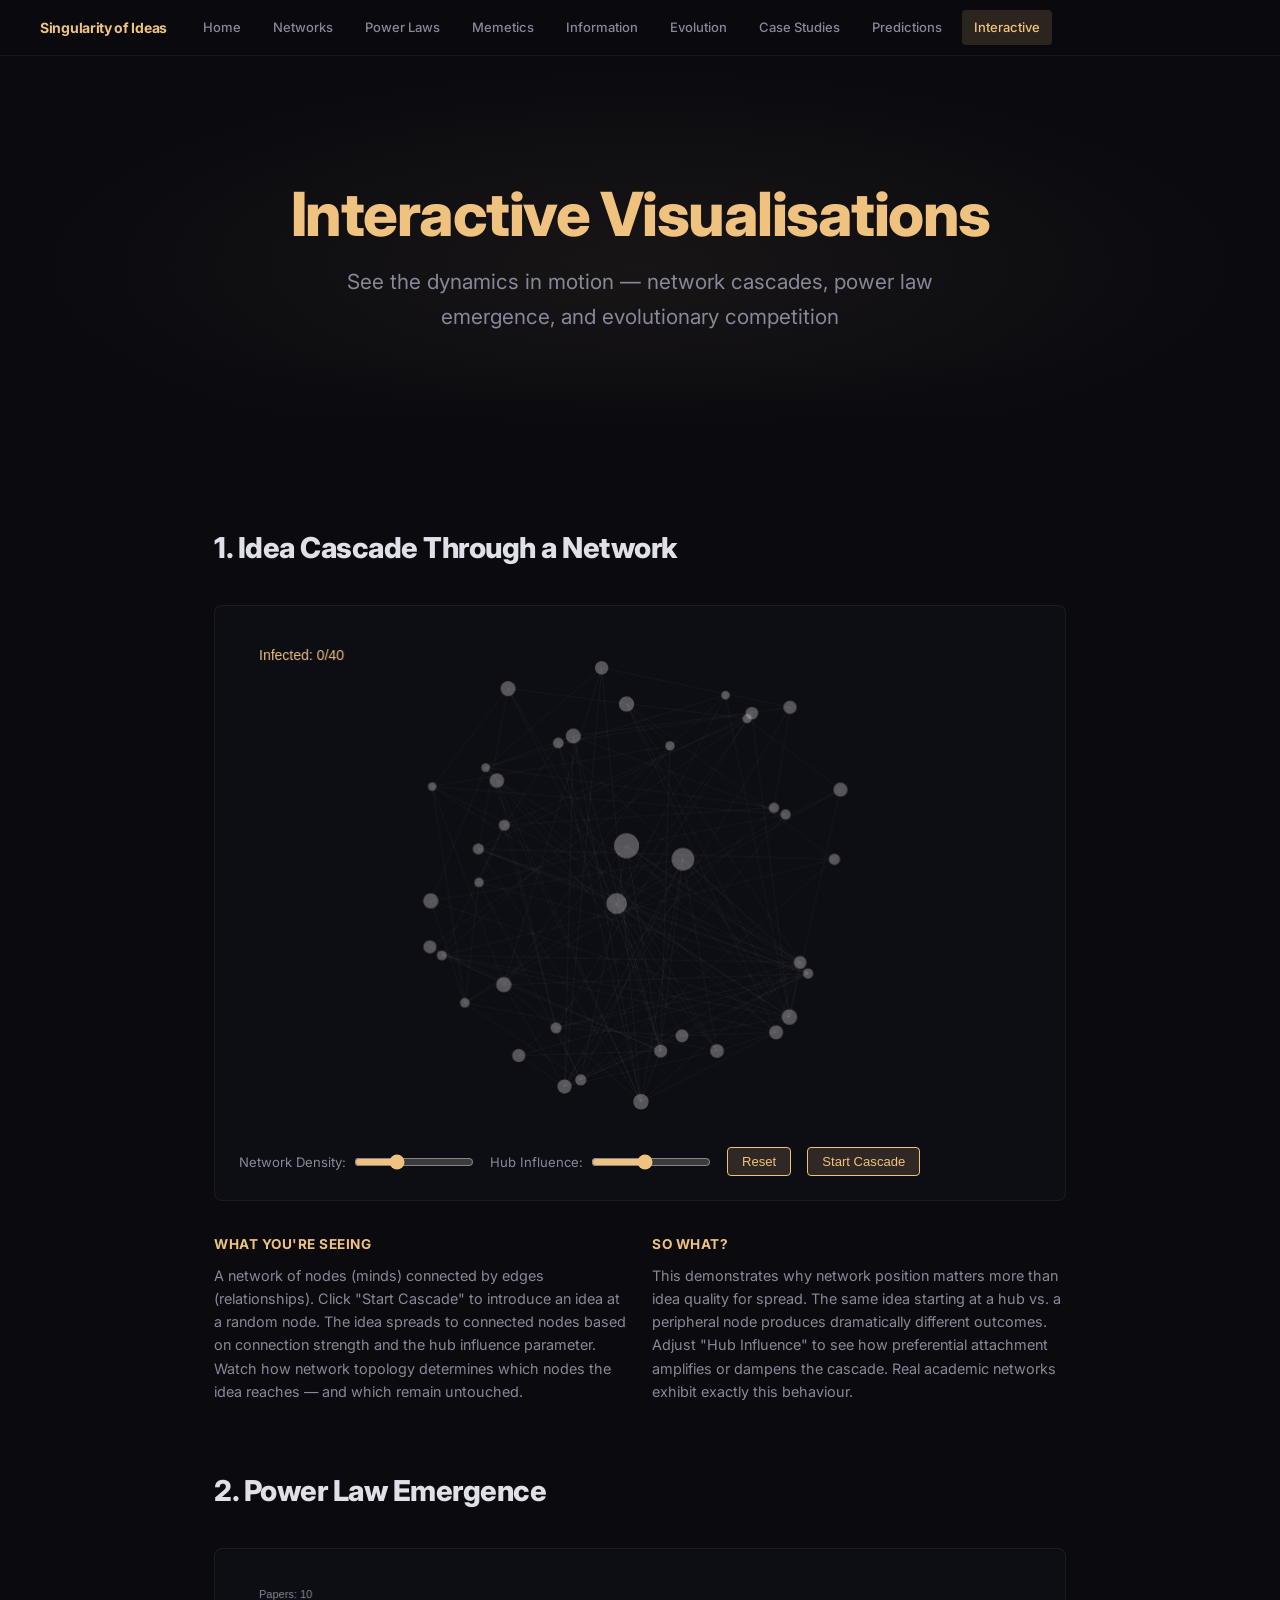
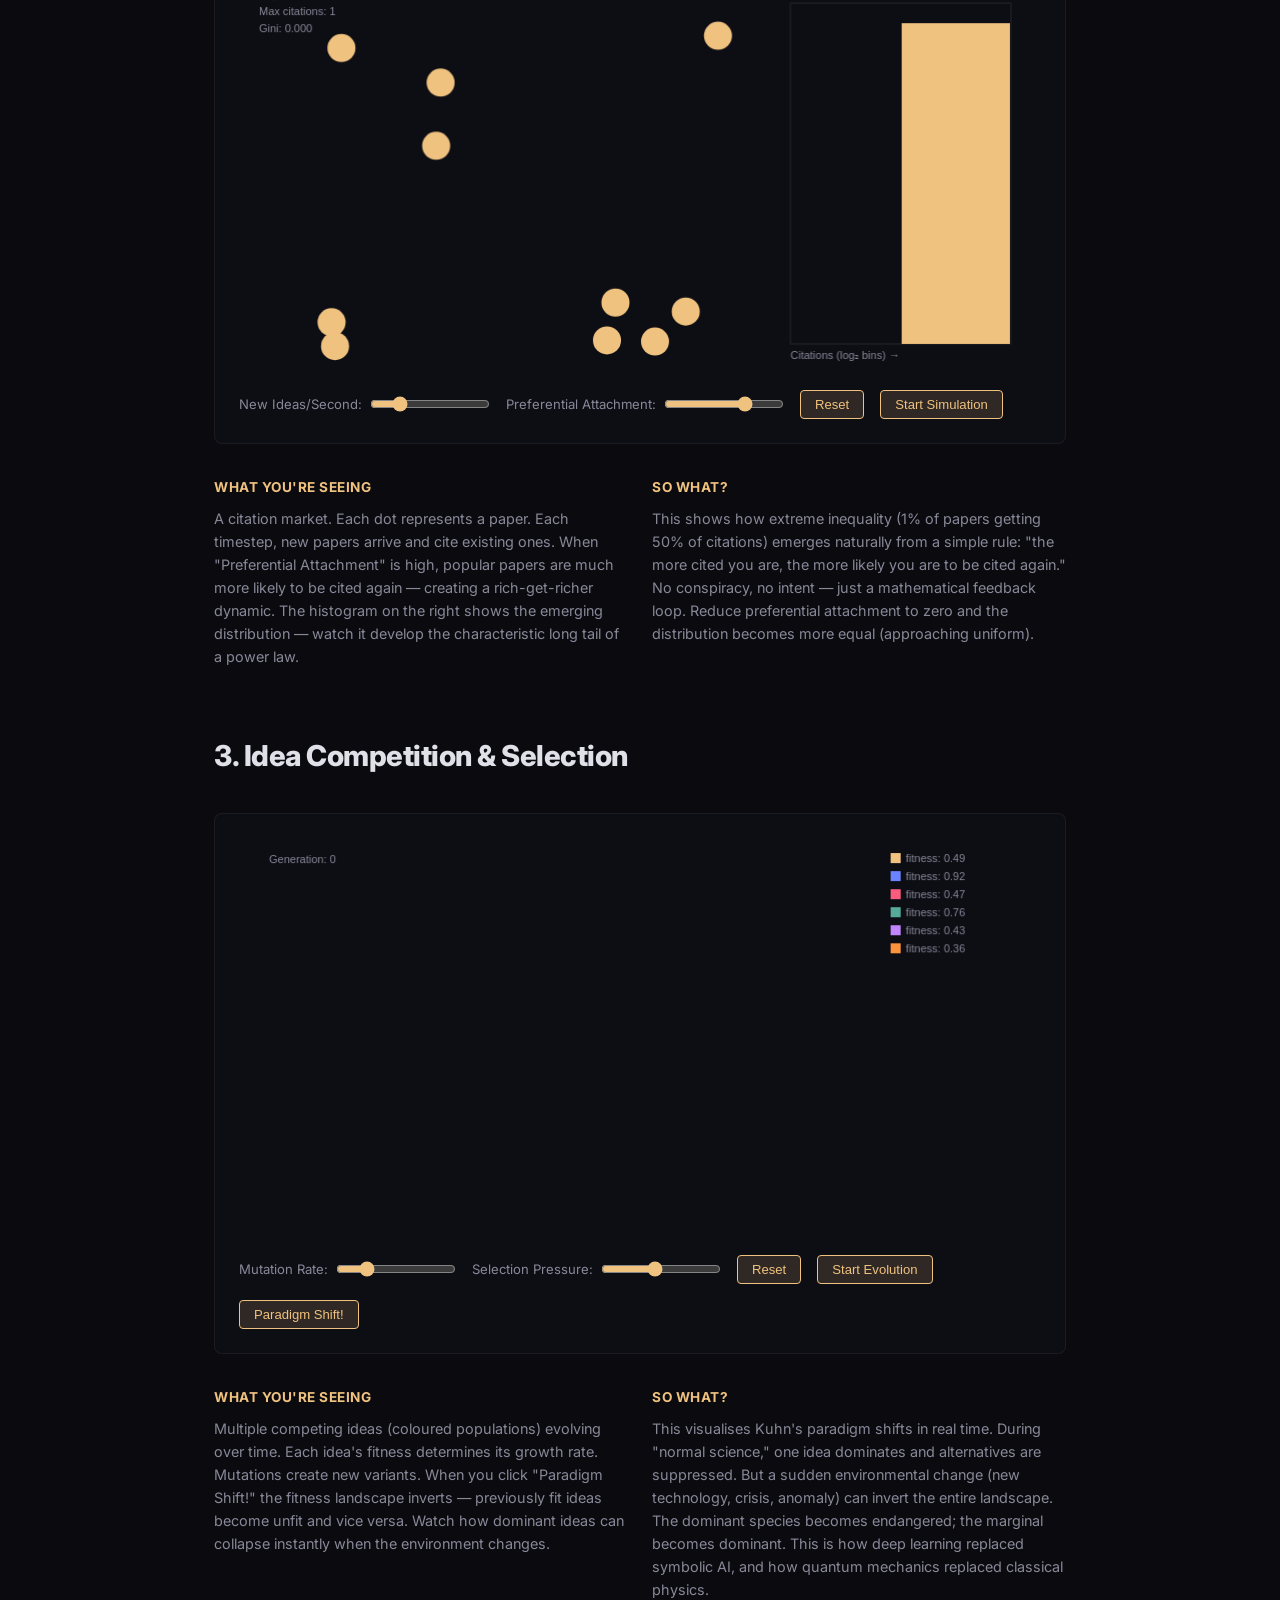
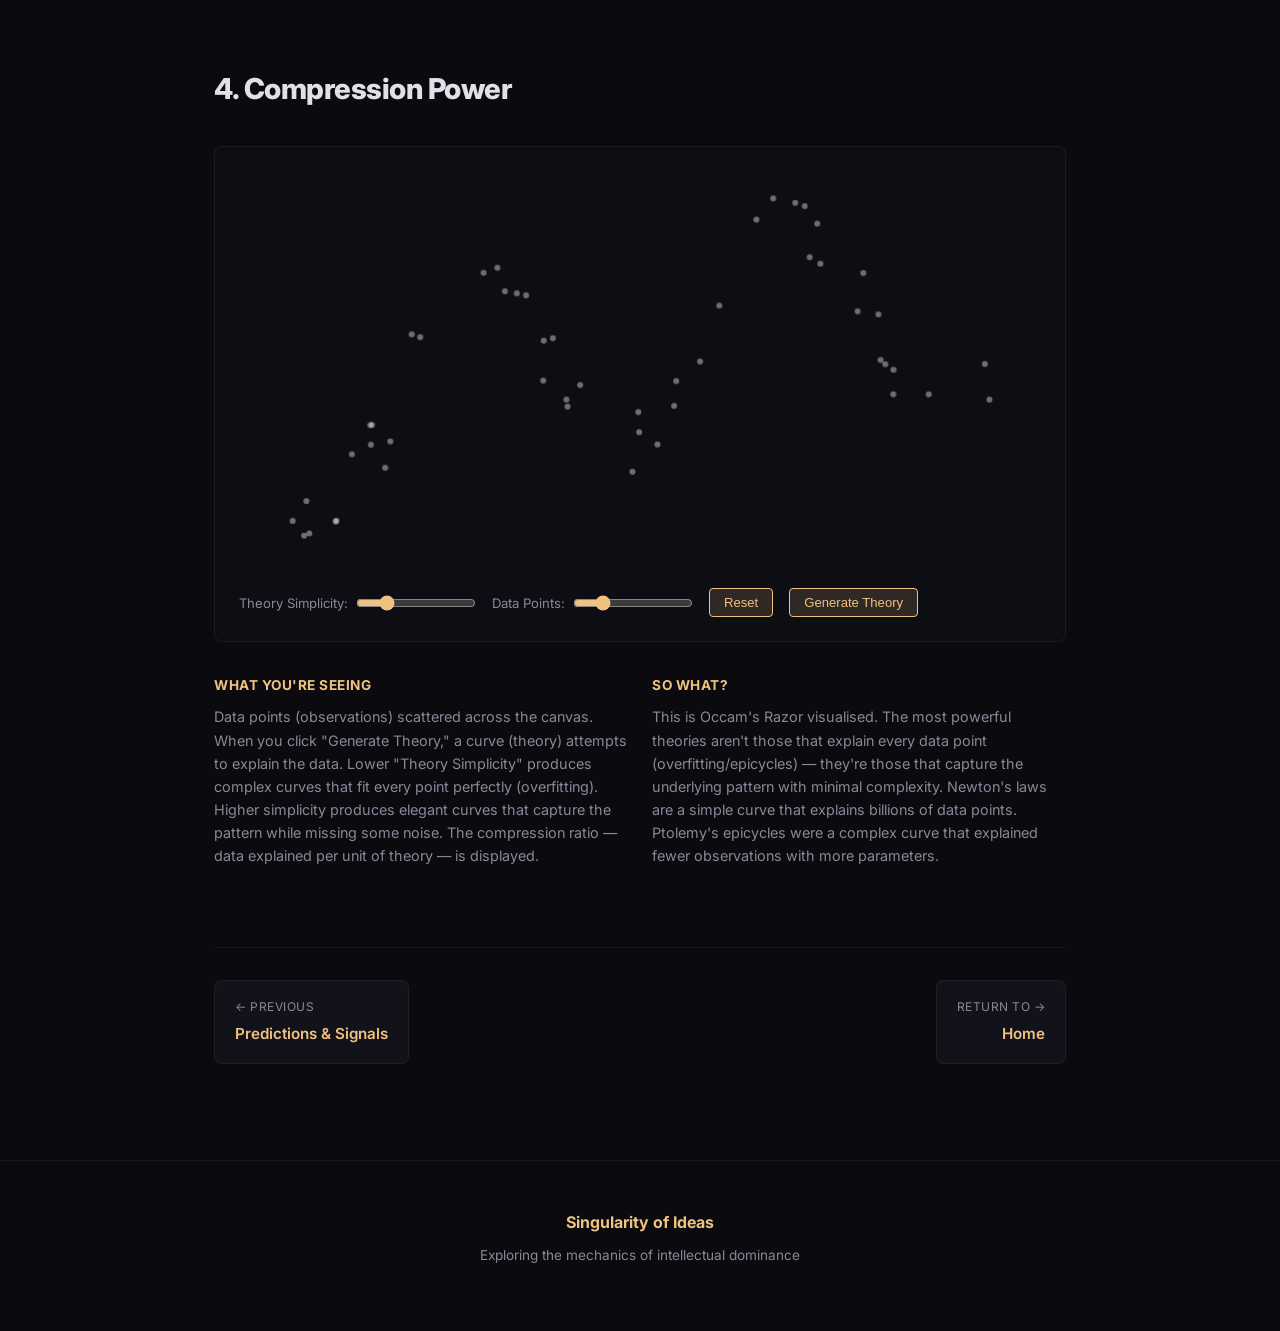
==== animations.html @ 33d7bfa5 "Initial commit: Singularity of Ideas knowledge base 8-page interactive knowledge base exploring how " ====
<!DOCTYPE html>
<html lang="en">
<head>
    <meta charset="UTF-8">
    <meta name="viewport" content="width=device-width, initial-scale=1.0">
    <title>Interactive Visualisations — Singularity of Ideas</title>
    <link rel="stylesheet" href="styles.css">
    <link href="https://fonts.googleapis.com/css2?family=Inter:wght@400;500;600;700;800&family=JetBrains+Mono:wght@400;500&display=swap" rel="stylesheet">
</head>
<body>
    <nav>
        <div class="nav-inner">
            <span class="site-title">Singularity of Ideas</span>
            <a href="index.html">Home</a>
            <a href="network-theory.html">Networks</a>
            <a href="power-laws.html">Power Laws</a>
            <a href="memetics.html">Memetics</a>
            <a href="information-theory.html">Information</a>
            <a href="evolutionary-selection.html">Evolution</a>
            <a href="case-studies.html">Case Studies</a>
            <a href="predictions.html">Predictions</a>
            <a href="animations.html" class="active">Interactive</a>
        </div>
    </nav>

    <div class="hero">
        <h1>Interactive Visualisations</h1>
        <p class="subtitle">See the dynamics in motion — network cascades, power law emergence, and evolutionary competition</p>
    </div>

    <div class="content">

        <!-- ANIMATION 1: Network Cascade -->
        <h2>1. Idea Cascade Through a Network</h2>

        <div class="animation-container">
            <canvas id="network-canvas" width="800" height="500"></canvas>
            <div class="controls">
                <label>Network Density: <input type="range" id="net-density" min="2" max="8" value="4"></label>
                <label>Hub Influence: <input type="range" id="hub-influence" min="1" max="10" value="5"></label>
                <button id="net-reset">Reset</button>
                <button id="net-infect">Start Cascade</button>
            </div>
        </div>

        <div class="animation-explainer">
            <div class="col">
                <h4>What You're Seeing</h4>
                <p>A network of nodes (minds) connected by edges (relationships). Click "Start Cascade" to introduce an idea at a random node. The idea spreads to connected nodes based on connection strength and the hub influence parameter. Watch how network topology determines which nodes the idea reaches — and which remain untouched.</p>
            </div>
            <div class="col">
                <h4>So What?</h4>
                <p>This demonstrates why network position matters more than idea quality for spread. The same idea starting at a hub vs. a peripheral node produces dramatically different outcomes. Adjust "Hub Influence" to see how preferential attachment amplifies or dampens the cascade. Real academic networks exhibit exactly this behaviour.</p>
            </div>
        </div>

        <!-- ANIMATION 2: Power Law Emergence -->
        <h2>2. Power Law Emergence</h2>

        <div class="animation-container">
            <canvas id="powerlaw-canvas" width="800" height="400"></canvas>
            <div class="controls">
                <label>New Ideas/Second: <input type="range" id="pl-rate" min="1" max="20" value="5"></label>
                <label>Preferential Attachment: <input type="range" id="pl-pref" min="0" max="10" value="7"></label>
                <button id="pl-reset">Reset</button>
                <button id="pl-start">Start Simulation</button>
            </div>
        </div>

        <div class="animation-explainer">
            <div class="col">
                <h4>What You're Seeing</h4>
                <p>A citation market. Each dot represents a paper. Each timestep, new papers arrive and cite existing ones. When "Preferential Attachment" is high, popular papers are much more likely to be cited again — creating a rich-get-richer dynamic. The histogram on the right shows the emerging distribution — watch it develop the characteristic long tail of a power law.</p>
            </div>
            <div class="col">
                <h4>So What?</h4>
                <p>This shows how extreme inequality (1% of papers getting 50% of citations) emerges naturally from a simple rule: "the more cited you are, the more likely you are to be cited again." No conspiracy, no intent — just a mathematical feedback loop. Reduce preferential attachment to zero and the distribution becomes more equal (approaching uniform).</p>
            </div>
        </div>

        <!-- ANIMATION 3: Evolutionary Competition -->
        <h2>3. Idea Competition & Selection</h2>

        <div class="animation-container">
            <canvas id="evolution-canvas" width="800" height="400"></canvas>
            <div class="controls">
                <label>Mutation Rate: <input type="range" id="evo-mutation" min="1" max="10" value="3"></label>
                <label>Selection Pressure: <input type="range" id="evo-selection" min="1" max="10" value="5"></label>
                <button id="evo-reset">Reset</button>
                <button id="evo-start">Start Evolution</button>
                <button id="evo-shift">Paradigm Shift!</button>
            </div>
        </div>

        <div class="animation-explainer">
            <div class="col">
                <h4>What You're Seeing</h4>
                <p>Multiple competing ideas (coloured populations) evolving over time. Each idea's fitness determines its growth rate. Mutations create new variants. When you click "Paradigm Shift!" the fitness landscape inverts — previously fit ideas become unfit and vice versa. Watch how dominant ideas can collapse instantly when the environment changes.</p>
            </div>
            <div class="col">
                <h4>So What?</h4>
                <p>This visualises Kuhn's paradigm shifts in real time. During "normal science," one idea dominates and alternatives are suppressed. But a sudden environmental change (new technology, crisis, anomaly) can invert the entire landscape. The dominant species becomes endangered; the marginal becomes dominant. This is how deep learning replaced symbolic AI, and how quantum mechanics replaced classical physics.</p>
            </div>
        </div>

        <!-- ANIMATION 4: Compression Visualisation -->
        <h2>4. Compression Power</h2>

        <div class="animation-container">
            <canvas id="compression-canvas" width="800" height="400"></canvas>
            <div class="controls">
                <label>Theory Simplicity: <input type="range" id="comp-simple" min="1" max="10" value="3"></label>
                <label>Data Points: <input type="range" id="comp-data" min="10" max="200" value="50"></label>
                <button id="comp-reset">Reset</button>
                <button id="comp-generate">Generate Theory</button>
            </div>
        </div>

        <div class="animation-explainer">
            <div class="col">
                <h4>What You're Seeing</h4>
                <p>Data points (observations) scattered across the canvas. When you click "Generate Theory," a curve (theory) attempts to explain the data. Lower "Theory Simplicity" produces complex curves that fit every point perfectly (overfitting). Higher simplicity produces elegant curves that capture the pattern while missing some noise. The compression ratio — data explained per unit of theory — is displayed.</p>
            </div>
            <div class="col">
                <h4>So What?</h4>
                <p>This is Occam's Razor visualised. The most powerful theories aren't those that explain every data point (overfitting/epicycles) — they're those that capture the underlying pattern with minimal complexity. Newton's laws are a simple curve that explains billions of data points. Ptolemy's epicycles were a complex curve that explained fewer observations with more parameters.</p>
            </div>
        </div>

        <div class="page-nav">
            <a href="predictions.html">
                <span class="direction">← Previous</span>
                <span class="title">Predictions & Signals</span>
            </a>
            <a href="index.html" class="next">
                <span class="direction">Return to →</span>
                <span class="title">Home</span>
            </a>
        </div>
    </div>

    <footer>
        <div class="footer-title">Singularity of Ideas</div>
        <p>Exploring the mechanics of intellectual dominance</p>
    </footer>

    <script>
    // ===== ANIMATION 1: Network Cascade =====
    (function() {
        const canvas = document.getElementById('network-canvas');
        const ctx = canvas.getContext('2d');
        const densitySlider = document.getElementById('net-density');
        const hubSlider = document.getElementById('hub-influence');
        const resetBtn = document.getElementById('net-reset');
        const infectBtn = document.getElementById('net-infect');

        let nodes = [];
        let edges = [];
        let animating = false;
        let infectionQueue = [];

        function createNetwork() {
            nodes = [];
            edges = [];
            const count = 40;
            const density = parseInt(densitySlider.value);

            for (let i = 0; i < count; i++) {
                const angle = (i / count) * Math.PI * 2;
                const radius = 150 + Math.random() * 80;
                nodes.push({
                    x: canvas.width / 2 + Math.cos(angle) * radius + (Math.random() - 0.5) * 60,
                    y: canvas.height / 2 + Math.sin(angle) * radius + (Math.random() - 0.5) * 60,
                    connections: 0,
                    infected: false,
                    infectedAt: -1,
                    size: 4 + Math.random() * 4
                });
            }

            // Create hub nodes
            for (let i = 0; i < 3; i++) {
                nodes[i].size = 10 + Math.random() * 5;
                nodes[i].x = canvas.width / 2 + (Math.random() - 0.5) * 100;
                nodes[i].y = canvas.height / 2 + (Math.random() - 0.5) * 100;
            }

            // Create edges using preferential attachment
            for (let i = 1; i < count; i++) {
                const numEdges = Math.min(density, i);
                for (let e = 0; e < numEdges; e++) {
                    let target;
                    if (Math.random() < 0.6) {
                        // Preferential attachment
                        const weights = nodes.slice(0, i).map(n => n.connections + 1);
                        const total = weights.reduce((a, b) => a + b, 0);
                        let r = Math.random() * total;
                        target = 0;
                        for (let j = 0; j < weights.length; j++) {
                            r -= weights[j];
                            if (r <= 0) { target = j; break; }
                        }
                    } else {
                        target = Math.floor(Math.random() * i);
                    }
                    if (target !== i && !edges.some(e => (e[0] === i && e[1] === target) || (e[0] === target && e[1] === i))) {
                        edges.push([i, target]);
                        nodes[i].connections++;
                        nodes[target].connections++;
                    }
                }
            }
            draw();
        }

        function draw() {
            ctx.fillStyle = '#0d0d14';
            ctx.fillRect(0, 0, canvas.width, canvas.height);

            // Draw edges
            edges.forEach(([a, b]) => {
                const na = nodes[a], nb = nodes[b];
                ctx.beginPath();
                ctx.moveTo(na.x, na.y);
                ctx.lineTo(nb.x, nb.y);
                if (na.infected && nb.infected) {
                    ctx.strokeStyle = 'rgba(240, 194, 127, 0.4)';
                    ctx.lineWidth = 1.5;
                } else {
                    ctx.strokeStyle = 'rgba(255, 255, 255, 0.08)';
                    ctx.lineWidth = 0.5;
                }
                ctx.stroke();
            });

            // Draw nodes
            nodes.forEach(node => {
                ctx.beginPath();
                ctx.arc(node.x, node.y, node.size, 0, Math.PI * 2);
                if (node.infected) {
                    const age = Date.now() - node.infectedAt;
                    const pulse = 1 + Math.sin(age / 300) * 0.3;
                    ctx.fillStyle = '#f0c27f';
                    ctx.shadowColor = '#f0c27f';
                    ctx.shadowBlur = 10 * pulse;
                } else {
                    ctx.fillStyle = 'rgba(255, 255, 255, 0.3)';
                    ctx.shadowBlur = 0;
                }
                ctx.fill();
                ctx.shadowBlur = 0;
            });

            // Draw infection count
            const infected = nodes.filter(n => n.infected).length;
            ctx.fillStyle = '#f0c27f';
            ctx.font = '14px Inter, sans-serif';
            ctx.fillText(`Infected: ${infected}/${nodes.length}`, 20, 30);
        }

        function startCascade() {
            if (animating) return;
            // Reset infections
            nodes.forEach(n => { n.infected = false; n.infectedAt = -1; });
            // Pick a random starting node (prefer hubs based on slider)
            const hubInfluence = parseInt(hubSlider.value) / 10;
            let startNode;
            if (Math.random() < hubInfluence) {
                startNode = nodes.reduce((a, b) => a.connections > b.connections ? a : b);
            } else {
                startNode = nodes[Math.floor(Math.random() * nodes.length)];
            }
            startNode.infected = true;
            startNode.infectedAt = Date.now();
            infectionQueue = [startNode];
            animating = true;
            animate();
        }

        function animate() {
            if (!animating) return;
            draw();

            if (infectionQueue.length > 0 && Math.random() < 0.15) {
                const current = infectionQueue.shift();
                const nodeIdx = nodes.indexOf(current);
                const hubInf = parseInt(hubSlider.value) / 5;

                edges.forEach(([a, b]) => {
                    let neighbor;
                    if (a === nodeIdx) neighbor = nodes[b];
                    else if (b === nodeIdx) neighbor = nodes[a];
                    if (neighbor && !neighbor.infected) {
                        const prob = 0.3 + (neighbor.connections / 20) * hubInf * 0.1;
                        if (Math.random() < prob) {
                            neighbor.infected = true;
                            neighbor.infectedAt = Date.now();
                            infectionQueue.push(neighbor);
                        }
                    }
                });
            }

            if (infectionQueue.length === 0 && nodes.every(n => n.infected || !edges.some(([a, b]) => (a === nodes.indexOf(n) || b === nodes.indexOf(n)) && nodes[a === nodes.indexOf(n) ? b : a].infected))) {
                animating = false;
            }

            if (animating) requestAnimationFrame(animate);
            else draw();
        }

        resetBtn.addEventListener('click', () => { animating = false; createNetwork(); });
        infectBtn.addEventListener('click', startCascade);
        densitySlider.addEventListener('input', () => { animating = false; createNetwork(); });
        createNetwork();
    })();

    // ===== ANIMATION 2: Power Law Emergence =====
    (function() {
        const canvas = document.getElementById('powerlaw-canvas');
        const ctx = canvas.getContext('2d');
        const rateSlider = document.getElementById('pl-rate');
        const prefSlider = document.getElementById('pl-pref');
        const resetBtn = document.getElementById('pl-reset');
        const startBtn = document.getElementById('pl-start');

        let papers = [];
        let running = false;
        let intervalId = null;

        function reset() {
            papers = [];
            for (let i = 0; i < 10; i++) {
                papers.push({ citations: 1, x: Math.random() * 500, y: Math.random() * canvas.height });
            }
            running = false;
            if (intervalId) clearInterval(intervalId);
            draw();
        }

        function draw() {
            ctx.fillStyle = '#0d0d14';
            ctx.fillRect(0, 0, canvas.width, canvas.height);

            // Draw papers as dots (left side)
            const maxCite = Math.max(...papers.map(p => p.citations), 1);
            papers.forEach(p => {
                const size = 2 + (p.citations / maxCite) * 12;
                const alpha = 0.3 + (p.citations / maxCite) * 0.7;
                ctx.beginPath();
                ctx.arc(p.x, p.y, size, 0, Math.PI * 2);
                ctx.fillStyle = `rgba(240, 194, 127, ${alpha})`;
                ctx.fill();
            });

            // Draw histogram (right side)
            const histX = 550;
            const histW = 220;
            const histH = canvas.height - 60;
            ctx.strokeStyle = 'rgba(255, 255, 255, 0.1)';
            ctx.strokeRect(histX, 30, histW, histH);

            // Bin citations
            const maxBin = Math.ceil(Math.log2(maxCite + 1)) + 1;
            const bins = new Array(maxBin).fill(0);
            papers.forEach(p => {
                const bin = Math.floor(Math.log2(p.citations + 1));
                if (bin < bins.length) bins[bin]++;
            });
            const maxCount = Math.max(...bins, 1);

            bins.forEach((count, i) => {
                const barH = (count / maxCount) * (histH - 20);
                const barW = histW / maxBin - 2;
                const x = histX + i * (histW / maxBin) + 1;
                const y = 30 + histH - barH;
                ctx.fillStyle = '#f0c27f';
                ctx.fillRect(x, y, barW, barH);
            });

            // Labels
            ctx.fillStyle = '#889';
            ctx.font = '11px Inter, sans-serif';
            ctx.fillText('Citations (log₂ bins) →', histX, 30 + histH + 15);
            ctx.fillText(`Papers: ${papers.length}`, 20, 25);
            ctx.fillText(`Max citations: ${maxCite}`, 20, 42);
            ctx.fillText(`Gini: ${calcGini().toFixed(3)}`, 20, 59);
        }

        function calcGini() {
            if (papers.length < 2) return 0;
            const sorted = papers.map(p => p.citations).sort((a, b) => a - b);
            const n = sorted.length;
            let num = 0;
            sorted.forEach((x, i) => { num += (2 * (i + 1) - n - 1) * x; });
            const denom = n * sorted.reduce((a, b) => a + b, 0);
            return denom === 0 ? 0 : num / denom;
        }

        function step() {
            const rate = parseInt(rateSlider.value);
            const pref = parseInt(prefSlider.value) / 10;

            for (let r = 0; r < rate; r++) {
                // Add new paper
                const newPaper = { citations: 0, x: Math.random() * 500, y: Math.random() * canvas.height };
                papers.push(newPaper);

                // New paper cites existing papers
                const numCitations = 1 + Math.floor(Math.random() * 3);
                for (let c = 0; c < numCitations; c++) {
                    let target;
                    if (Math.random() < pref && papers.length > 1) {
                        // Preferential attachment
                        const weights = papers.map(p => p.citations + 1);
                        const total = weights.reduce((a, b) => a + b, 0);
                        let rand = Math.random() * total;
                        target = 0;
                        for (let j = 0; j < weights.length; j++) {
                            rand -= weights[j];
                            if (rand <= 0) { target = j; break; }
                        }
                    } else {
                        target = Math.floor(Math.random() * papers.length);
                    }
                    papers[target].citations++;
                }
            }

            // Cap at 500 papers for performance
            if (papers.length > 500) {
                running = false;
                clearInterval(intervalId);
            }

            draw();
        }

        function start() {
            if (running) { running = false; clearInterval(intervalId); startBtn.textContent = 'Start Simulation'; return; }
            running = true;
            startBtn.textContent = 'Pause';
            intervalId = setInterval(step, 100);
        }

        resetBtn.addEventListener('click', reset);
        startBtn.addEventListener('click', start);
        reset();
    })();

    // ===== ANIMATION 3: Evolutionary Competition =====
    (function() {
        const canvas = document.getElementById('evolution-canvas');
        const ctx = canvas.getContext('2d');
        const mutSlider = document.getElementById('evo-mutation');
        const selSlider = document.getElementById('evo-selection');
        const resetBtn = document.getElementById('evo-reset');
        const startBtn = document.getElementById('evo-start');
        const shiftBtn = document.getElementById('evo-shift');

        const colors = ['#f0c27f', '#6a82fb', '#fc5c7d', '#5a9', '#c084fc', '#fb923c'];
        let populations = [];
        let history = [];
        let running = false;
        let intervalId = null;
        let generation = 0;
        let fitnessLandscape = [];

        function reset() {
            running = false;
            if (intervalId) clearInterval(intervalId);
            generation = 0;
            populations = colors.map((c, i) => ({
                color: c,
                size: 50 + Math.random() * 50,
                fitness: 0.3 + Math.random() * 0.7
            }));
            fitnessLandscape = populations.map(p => p.fitness);
            history = [populations.map(p => p.size)];
            startBtn.textContent = 'Start Evolution';
            draw();
        }

        function draw() {
            ctx.fillStyle = '#0d0d14';
            ctx.fillRect(0, 0, canvas.width, canvas.height);

            const h = canvas.height - 40;
            const w = canvas.width - 40;
            const maxGen = Math.max(history.length, 100);

            // Draw population history as stacked area
            if (history.length > 1) {
                for (let p = populations.length - 1; p >= 0; p--) {
                    ctx.beginPath();
                    ctx.moveTo(20, h + 20);
                    for (let g = 0; g < history.length; g++) {
                        const x = 20 + (g / maxGen) * w;
                        let stackedY = 0;
                        for (let pp = 0; pp <= p; pp++) {
                            stackedY += history[g][pp] || 0;
                        }
                        const total = history[g].reduce((a, b) => a + b, 1);
                        const y = h + 20 - (stackedY / total) * h;
                        ctx.lineTo(x, y);
                    }
                    ctx.lineTo(20 + ((history.length - 1) / maxGen) * w, h + 20);
                    ctx.closePath();
                    ctx.fillStyle = populations[p].color + '88';
                    ctx.fill();
                }
            }

            // Labels
            ctx.fillStyle = '#889';
            ctx.font = '11px Inter, sans-serif';
            ctx.fillText(`Generation: ${generation}`, 30, 25);

            // Fitness indicators
            populations.forEach((p, i) => {
                ctx.fillStyle = p.color;
                ctx.fillRect(canvas.width - 150, 15 + i * 18, 10, 10);
                ctx.fillStyle = '#889';
                ctx.fillText(`fitness: ${p.fitness.toFixed(2)}`, canvas.width - 135, 24 + i * 18);
            });
        }

        function step() {
            const mutation = parseInt(mutSlider.value) / 100;
            const selection = parseInt(selSlider.value) / 5;

            // Update populations based on fitness
            const totalFitness = populations.reduce((sum, p) => sum + p.fitness * p.size, 0);
            populations.forEach(p => {
                const growth = (p.fitness * selection - 0.5) * 0.1;
                p.size = Math.max(1, p.size * (1 + growth + (Math.random() - 0.5) * mutation));
            });

            // Normalize to keep total constant
            const total = populations.reduce((s, p) => s + p.size, 0);
            populations.forEach(p => { p.size = (p.size / total) * 300; });

            // Mutation: occasionally shift fitness slightly
            if (Math.random() < mutation) {
                const idx = Math.floor(Math.random() * populations.length);
                populations[idx].fitness = Math.max(0.1, Math.min(1, populations[idx].fitness + (Math.random() - 0.5) * 0.2));
            }

            history.push(populations.map(p => p.size));
            generation++;

            if (history.length > 500) {
                running = false;
                clearInterval(intervalId);
                startBtn.textContent = 'Start Evolution';
            }

            draw();
        }

        function paradigmShift() {
            // Invert fitness landscape
            populations.forEach(p => {
                p.fitness = 1.1 - p.fitness + (Math.random() - 0.5) * 0.3;
                p.fitness = Math.max(0.1, Math.min(1, p.fitness));
            });
            draw();
        }

        function start() {
            if (running) { running = false; clearInterval(intervalId); startBtn.textContent = 'Start Evolution'; return; }
            running = true;
            startBtn.textContent = 'Pause';
            intervalId = setInterval(step, 50);
        }

        resetBtn.addEventListener('click', reset);
        startBtn.addEventListener('click', start);
        shiftBtn.addEventListener('click', paradigmShift);
        reset();
    })();

    // ===== ANIMATION 4: Compression Visualisation =====
    (function() {
        const canvas = document.getElementById('compression-canvas');
        const ctx = canvas.getContext('2d');
        const simpleSlider = document.getElementById('comp-simple');
        const dataSlider = document.getElementById('comp-data');
        const resetBtn = document.getElementById('comp-reset');
        const genBtn = document.getElementById('comp-generate');

        let dataPoints = [];
        let theory = null;
        let trueFunction = null;

        function generateData() {
            const n = parseInt(dataSlider.value);
            // True underlying pattern: a simple sine wave
            trueFunction = (x) => 200 + Math.sin(x * 0.02) * 100 + Math.cos(x * 0.005) * 50;
            dataPoints = [];
            for (let i = 0; i < n; i++) {
                const x = 50 + Math.random() * 700;
                const noise = (Math.random() - 0.5) * 80;
                dataPoints.push({ x, y: trueFunction(x) + noise });
            }
            theory = null;
            draw();
        }

        function generateTheory() {
            const simplicity = parseInt(simpleSlider.value);
            const degree = 11 - simplicity; // Higher simplicity = lower polynomial degree

            // Fit polynomial of given degree
            theory = fitPolynomial(dataPoints, degree);
            draw();
        }

        function fitPolynomial(points, degree) {
            // Simple polynomial fit using least squares (simplified)
            const coeffs = [];
            const step = canvas.width / 200;
            const result = [];

            // Generate curve points using local averaging with bandwidth based on simplicity
            const bandwidth = (11 - degree) * 40 + 20;
            for (let px = 0; px < canvas.width; px += step) {
                let weightSum = 0;
                let valueSum = 0;
                points.forEach(p => {
                    const dist = Math.abs(p.x - px);
                    const weight = Math.exp(-(dist * dist) / (2 * bandwidth * bandwidth));
                    weightSum += weight;
                    valueSum += weight * p.y;
                });
                result.push({ x: px, y: weightSum > 0 ? valueSum / weightSum : canvas.height / 2 });
            }
            return result;
        }

        function draw() {
            ctx.fillStyle = '#0d0d14';
            ctx.fillRect(0, 0, canvas.width, canvas.height);

            // Draw data points
            dataPoints.forEach(p => {
                ctx.beginPath();
                ctx.arc(p.x, p.y, 3, 0, Math.PI * 2);
                ctx.fillStyle = 'rgba(255, 255, 255, 0.4)';
                ctx.fill();
            });

            // Draw theory curve
            if (theory && theory.length > 1) {
                ctx.beginPath();
                ctx.moveTo(theory[0].x, theory[0].y);
                for (let i = 1; i < theory.length; i++) {
                    ctx.lineTo(theory[i].x, theory[i].y);
                }
                ctx.strokeStyle = '#f0c27f';
                ctx.lineWidth = 2.5;
                ctx.stroke();
                ctx.lineWidth = 1;

                // Calculate and display compression ratio
                const simplicity = parseInt(simpleSlider.value);
                const theoryLength = 11 - simplicity; // "parameters" in the theory
                const dataExplained = dataPoints.length;
                const ratio = (dataExplained / theoryLength).toFixed(1);

                ctx.fillStyle = '#f0c27f';
                ctx.font = 'bold 16px Inter, sans-serif';
                ctx.fillText(`Compression ratio: ${ratio}:1`, 30, 30);
                ctx.font = '12px Inter, sans-serif';
                ctx.fillStyle = '#889';
                ctx.fillText(`Theory complexity: ${theoryLength} parameters | Data points: ${dataExplained}`, 30, 50);

                // Calculate fit quality
                let totalError = 0;
                dataPoints.forEach(p => {
                    const nearest = theory.reduce((a, b) => Math.abs(a.x - p.x) < Math.abs(b.x - p.x) ? a : b);
                    totalError += Math.abs(nearest.y - p.y);
                });
                const avgError = (totalError / dataPoints.length).toFixed(1);
                ctx.fillText(`Average error: ${avgError}px | Fit quality: ${Math.max(0, 100 - avgError).toFixed(0)}%`, 30, 68);
            }
        }

        resetBtn.addEventListener('click', generateData);
        genBtn.addEventListener('click', generateTheory);
        simpleSlider.addEventListener('input', () => { if (theory) generateTheory(); });
        dataSlider.addEventListener('input', generateData);
        generateData();
    })();
    </script>
</body>
</html>
---- styles.css ----
/* Singularity of Ideas — Shared Styles */
/* Dark theme knowledge base with gold/blue/pink accents */

* {
    margin: 0;
    padding: 0;
    box-sizing: border-box;
}

:root {
    --bg: #0a0a0f;
    --bg-card: #12121a;
    --bg-nav: rgba(10, 10, 15, 0.95);
    --text: #e0e0e8;
    --text-muted: #889;
    --gold: #f0c27f;
    --gold-dim: rgba(240, 194, 127, 0.15);
    --blue: #6a82fb;
    --blue-dim: rgba(106, 130, 251, 0.12);
    --pink: #fc5c7d;
    --pink-dim: rgba(252, 92, 125, 0.10);
    --green: #5a9;
    --green-dim: rgba(85, 170, 153, 0.10);
    --border: rgba(255, 255, 255, 0.06);
    --radius: 8px;
    --max-width: 900px;
    --nav-height: 56px;
}

html {
    scroll-behavior: smooth;
}

body {
    font-family: 'Inter', -apple-system, BlinkMacSystemFont, 'Segoe UI', sans-serif;
    background: var(--bg);
    color: var(--text);
    line-height: 1.7;
    font-size: 17px;
    min-height: 100vh;
}

/* ===== NAVIGATION ===== */
nav {
    position: sticky;
    top: 0;
    z-index: 1000;
    background: var(--bg-nav);
    backdrop-filter: blur(12px);
    border-bottom: 1px solid var(--border);
    height: var(--nav-height);
    display: flex;
    align-items: center;
    padding: 0 24px;
}

nav .nav-inner {
    max-width: 1200px;
    margin: 0 auto;
    width: 100%;
    display: flex;
    align-items: center;
    gap: 8px;
    overflow-x: auto;
    scrollbar-width: none;
}

nav .nav-inner::-webkit-scrollbar {
    display: none;
}

nav a {
    color: var(--text-muted);
    text-decoration: none;
    font-size: 13px;
    font-weight: 500;
    padding: 6px 12px;
    border-radius: 4px;
    white-space: nowrap;
    transition: all 0.2s;
}

nav a:hover {
    color: var(--text);
    background: rgba(255, 255, 255, 0.05);
}

nav a.active {
    color: var(--gold);
    background: var(--gold-dim);
}

nav .site-title {
    color: var(--gold);
    font-weight: 700;
    font-size: 14px;
    letter-spacing: -0.3px;
    margin-right: 16px;
    flex-shrink: 0;
}

/* ===== HERO ===== */
.hero {
    position: relative;
    height: 420px;
    display: flex;
    flex-direction: column;
    justify-content: center;
    align-items: center;
    text-align: center;
    padding: 40px 24px;
    overflow: hidden;
}

.hero::before {
    content: '';
    position: absolute;
    inset: 0;
    background: radial-gradient(ellipse at center, rgba(240, 194, 127, 0.06) 0%, transparent 70%);
}

.hero::after {
    content: '';
    position: absolute;
    bottom: 0;
    left: 0;
    right: 0;
    height: 120px;
    background: linear-gradient(transparent, var(--bg));
}

.hero h1 {
    font-size: clamp(2.4rem, 6vw, 3.8rem);
    font-weight: 800;
    color: var(--gold);
    letter-spacing: -1.5px;
    line-height: 1.1;
    position: relative;
    z-index: 1;
}

.hero .subtitle {
    font-size: clamp(1rem, 2.5vw, 1.3rem);
    color: var(--text-muted);
    margin-top: 16px;
    max-width: 600px;
    position: relative;
    z-index: 1;
}

.hero .hero-bg {
    position: absolute;
    inset: 0;
    object-fit: cover;
    width: 100%;
    height: 100%;
    opacity: 0.15;
}

/* ===== MAIN CONTENT ===== */
.content {
    max-width: var(--max-width);
    margin: 0 auto;
    padding: 48px 24px 96px;
}

/* ===== STAT STRIP ===== */
.stat-strip {
    display: flex;
    gap: 24px;
    flex-wrap: wrap;
    margin: 32px 0;
    padding: 24px;
    background: var(--bg-card);
    border-radius: var(--radius);
    border: 1px solid var(--border);
}

.stat-strip .stat {
    flex: 1;
    min-width: 140px;
    text-align: center;
}

.stat-strip .stat .number {
    font-size: 2.2rem;
    font-weight: 800;
    color: var(--gold);
    letter-spacing: -1px;
    line-height: 1.2;
}

.stat-strip .stat .label {
    font-size: 0.82rem;
    color: var(--text-muted);
    margin-top: 4px;
    text-transform: uppercase;
    letter-spacing: 0.5px;
}

/* ===== IMAGE CARDS ===== */
.image-card {
    margin: 36px 0;
    border-radius: var(--radius);
    overflow: hidden;
    background: var(--bg-card);
    border: 1px solid var(--border);
}

.image-card img {
    width: 100%;
    height: auto;
    display: block;
    transition: transform 0.4s ease;
}

.image-card:hover img {
    transform: scale(1.02);
}

.image-card .caption {
    padding: 20px 24px;
}

.image-card .caption h3 {
    color: var(--gold);
    font-size: 1.1rem;
    margin-bottom: 8px;
}

.image-card .caption p {
    color: var(--text-muted);
    font-size: 0.92rem;
    line-height: 1.6;
}

.image-card .caption .credit {
    font-size: 0.78rem;
    color: var(--text-muted);
    opacity: 0.7;
    margin-top: 8px;
}

/* ===== EXPLANATION BLOCKS ===== */
.explanation {
    border-left: 3px solid var(--gold);
    padding: 20px 24px;
    margin: 28px 0;
    background: var(--gold-dim);
    border-radius: 0 var(--radius) var(--radius) 0;
}

.explanation h4 {
    color: var(--gold);
    font-size: 1.05rem;
    margin-bottom: 10px;
    font-weight: 700;
}

.explanation p {
    margin-bottom: 12px;
}

.explanation p:last-child {
    margin-bottom: 0;
}

/* ===== ANALOGY BLOCKS ===== */
.analogy {
    border-left: 3px solid var(--green);
    padding: 20px 24px;
    margin: 28px 0;
    background: var(--green-dim);
    border-radius: 0 var(--radius) var(--radius) 0;
    font-style: italic;
}

.analogy::before {
    content: '≈';
    display: block;
    color: var(--green);
    font-size: 1.4rem;
    font-style: normal;
    margin-bottom: 8px;
}

.analogy p {
    margin-bottom: 10px;
}

.analogy p:last-child {
    margin-bottom: 0;
}

/* ===== FORMULA BLOCKS ===== */
.formula {
    text-align: center;
    font-family: 'JetBrains Mono', 'Fira Code', monospace;
    font-size: 1.1rem;
    color: var(--gold);
    padding: 24px;
    margin: 28px 0;
    background: var(--bg-card);
    border-radius: var(--radius);
    border: 1px solid var(--border);
    overflow-x: auto;
}

.formula .label {
    display: block;
    font-size: 0.78rem;
    color: var(--text-muted);
    margin-top: 10px;
    font-family: 'Inter', sans-serif;
    text-transform: uppercase;
    letter-spacing: 0.5px;
}

/* ===== QUESTION BOX ===== */
.question-box {
    border: 1px solid var(--blue);
    background: var(--blue-dim);
    border-radius: var(--radius);
    padding: 24px;
    margin: 32px 0;
}

.question-box h4 {
    color: var(--blue);
    font-size: 0.85rem;
    text-transform: uppercase;
    letter-spacing: 1px;
    margin-bottom: 14px;
}

.question-box ul {
    list-style: none;
    padding: 0;
}

.question-box ul li {
    padding: 8px 0;
    padding-left: 24px;
    position: relative;
    color: var(--text);
}

.question-box ul li::before {
    content: '?';
    position: absolute;
    left: 0;
    color: var(--blue);
    font-weight: 700;
    font-size: 1.1rem;
}

/* ===== SPECULATION BOX ===== */
.speculation-box {
    border: 1px solid var(--pink);
    background: var(--pink-dim);
    border-radius: var(--radius);
    padding: 24px;
    margin: 32px 0;
    position: relative;
}

.speculation-box .badge {
    display: inline-block;
    background: var(--pink);
    color: #fff;
    font-size: 0.7rem;
    font-weight: 700;
    text-transform: uppercase;
    letter-spacing: 1px;
    padding: 3px 8px;
    border-radius: 3px;
    margin-bottom: 14px;
}

.speculation-box h4 {
    color: var(--pink);
    margin-bottom: 10px;
}

.speculation-box p {
    margin-bottom: 12px;
}

.speculation-box .caveat {
    font-size: 0.85rem;
    color: var(--text-muted);
    border-top: 1px solid rgba(252, 92, 125, 0.2);
    padding-top: 12px;
    margin-top: 16px;
    margin-bottom: 0;
}

/* ===== HEADINGS ===== */
h2 {
    font-size: 1.8rem;
    font-weight: 800;
    color: var(--text);
    letter-spacing: -0.5px;
    margin: 48px 0 20px;
}

h2:first-child {
    margin-top: 0;
}

h3 {
    font-size: 1.3rem;
    font-weight: 700;
    color: var(--text);
    margin: 36px 0 14px;
}

p {
    margin-bottom: 16px;
}

/* ===== LINKS ===== */
a {
    color: var(--blue);
    text-decoration: none;
    transition: opacity 0.2s;
}

a:hover {
    opacity: 0.8;
    text-decoration: underline;
}

/* ===== INDEX PAGE CARDS ===== */
.card-grid {
    display: grid;
    grid-template-columns: repeat(auto-fill, minmax(280px, 1fr));
    gap: 20px;
    margin: 40px 0;
}

.card {
    background: var(--bg-card);
    border: 1px solid var(--border);
    border-radius: var(--radius);
    padding: 28px 24px;
    text-decoration: none;
    transition: all 0.25s ease;
    display: flex;
    flex-direction: column;
}

.card:hover {
    border-color: var(--gold);
    transform: translateY(-3px);
    box-shadow: 0 8px 32px rgba(240, 194, 127, 0.08);
    text-decoration: none;
}

.card .card-number {
    font-size: 2rem;
    font-weight: 800;
    color: var(--gold);
    opacity: 0.4;
    margin-bottom: 8px;
}

.card h3 {
    color: var(--text);
    font-size: 1.15rem;
    margin: 0 0 10px;
}

.card p {
    color: var(--text-muted);
    font-size: 0.9rem;
    line-height: 1.5;
    margin: 0;
    flex: 1;
}

.card .card-tag {
    display: inline-block;
    font-size: 0.72rem;
    color: var(--gold);
    background: var(--gold-dim);
    padding: 3px 8px;
    border-radius: 3px;
    margin-top: 14px;
    text-transform: uppercase;
    letter-spacing: 0.5px;
    align-self: flex-start;
}

/* ===== PREV/NEXT NAVIGATION ===== */
.page-nav {
    display: flex;
    justify-content: space-between;
    gap: 16px;
    margin-top: 64px;
    padding-top: 32px;
    border-top: 1px solid var(--border);
}

.page-nav a {
    display: flex;
    flex-direction: column;
    padding: 16px 20px;
    background: var(--bg-card);
    border: 1px solid var(--border);
    border-radius: var(--radius);
    text-decoration: none;
    transition: border-color 0.2s;
    max-width: 48%;
}

.page-nav a:hover {
    border-color: var(--gold);
    text-decoration: none;
}

.page-nav a .direction {
    font-size: 0.75rem;
    color: var(--text-muted);
    text-transform: uppercase;
    letter-spacing: 0.5px;
    margin-bottom: 4px;
}

.page-nav a .title {
    color: var(--gold);
    font-weight: 600;
    font-size: 0.95rem;
}

.page-nav a.next {
    margin-left: auto;
    text-align: right;
}

/* ===== FOOTER ===== */
footer {
    text-align: center;
    padding: 48px 24px;
    color: var(--text-muted);
    font-size: 0.85rem;
    border-top: 1px solid var(--border);
}

footer .footer-title {
    color: var(--gold);
    font-weight: 700;
    font-size: 1rem;
    margin-bottom: 8px;
}

/* ===== HIGHLIGHT FACT ===== */
.highlight-fact {
    font-size: 1.4rem;
    font-weight: 700;
    color: var(--gold);
    text-align: center;
    padding: 32px 24px;
    margin: 36px 0;
}

/* ===== BIG NUMBER ===== */
.big-number {
    text-align: center;
    padding: 24px;
    margin: 28px 0;
}

.big-number .value {
    font-size: 3.5rem;
    font-weight: 800;
    color: var(--gold);
    letter-spacing: -2px;
    line-height: 1;
}

.big-number .context {
    color: var(--text-muted);
    font-size: 0.9rem;
    margin-top: 8px;
}

/* ===== TIMELINE ===== */
.timeline {
    position: relative;
    padding-left: 32px;
    margin: 32px 0;
}

.timeline::before {
    content: '';
    position: absolute;
    left: 8px;
    top: 0;
    bottom: 0;
    width: 2px;
    background: var(--border);
}

.timeline-item {
    position: relative;
    margin-bottom: 28px;
}

.timeline-item::before {
    content: '';
    position: absolute;
    left: -28px;
    top: 8px;
    width: 10px;
    height: 10px;
    border-radius: 50%;
    background: var(--gold);
    border: 2px solid var(--bg);
}

.timeline-item .year {
    font-size: 0.82rem;
    color: var(--gold);
    font-weight: 700;
    text-transform: uppercase;
    letter-spacing: 0.5px;
}

.timeline-item .event {
    color: var(--text);
    margin-top: 4px;
}

/* ===== CANVAS ANIMATIONS ===== */
.animation-container {
    background: #0d0d14;
    border-radius: var(--radius);
    border: 1px solid var(--border);
    padding: 24px;
    margin: 32px 0;
}

.animation-container canvas {
    width: 100%;
    border-radius: 4px;
    display: block;
}

.animation-container .controls {
    display: flex;
    gap: 16px;
    align-items: center;
    margin-top: 16px;
    flex-wrap: wrap;
}

.animation-container .controls label {
    font-size: 0.82rem;
    color: var(--text-muted);
    display: flex;
    align-items: center;
    gap: 8px;
}

.animation-container .controls input[type="range"] {
    width: 120px;
    accent-color: var(--gold);
}

.animation-container .controls button {
    background: var(--gold-dim);
    border: 1px solid var(--gold);
    color: var(--gold);
    padding: 6px 14px;
    border-radius: 4px;
    font-size: 0.82rem;
    cursor: pointer;
    transition: all 0.2s;
}

.animation-container .controls button:hover {
    background: var(--gold);
    color: var(--bg);
}

.animation-explainer {
    display: grid;
    grid-template-columns: 1fr 1fr;
    gap: 24px;
    margin-top: 20px;
}

.animation-explainer .col h4 {
    color: var(--gold);
    font-size: 0.85rem;
    text-transform: uppercase;
    letter-spacing: 0.5px;
    margin-bottom: 8px;
}

.animation-explainer .col p {
    font-size: 0.9rem;
    color: var(--text-muted);
    line-height: 1.6;
}

/* ===== PEOPLE ===== */
.people-grid {
    display: grid;
    grid-template-columns: repeat(auto-fill, minmax(160px, 1fr));
    gap: 20px;
    margin: 28px 0;
}

.person {
    text-align: center;
}

.person .avatar {
    width: 80px;
    height: 80px;
    border-radius: 50%;
    object-fit: cover;
    margin: 0 auto 10px;
    display: block;
    border: 2px solid var(--border);
}

.person .name {
    font-weight: 600;
    font-size: 0.9rem;
    color: var(--text);
}

.person .role {
    font-size: 0.78rem;
    color: var(--text-muted);
}

/* ===== RESPONSIVE ===== */
@media (max-width: 768px) {
    .hero {
        height: 320px;
    }

    .stat-strip {
        flex-direction: column;
        gap: 16px;
    }

    .animation-explainer {
        grid-template-columns: 1fr;
    }

    .page-nav {
        flex-direction: column;
    }

    .page-nav a {
        max-width: 100%;
    }

    .card-grid {
        grid-template-columns: 1fr;
    }

    nav .nav-inner {
        padding-right: 24px;
    }
}

@media (max-width: 480px) {
    body {
        font-size: 15px;
    }

    .hero h1 {
        font-size: 2rem;
    }

    .content {
        padding: 32px 16px 64px;
    }
}
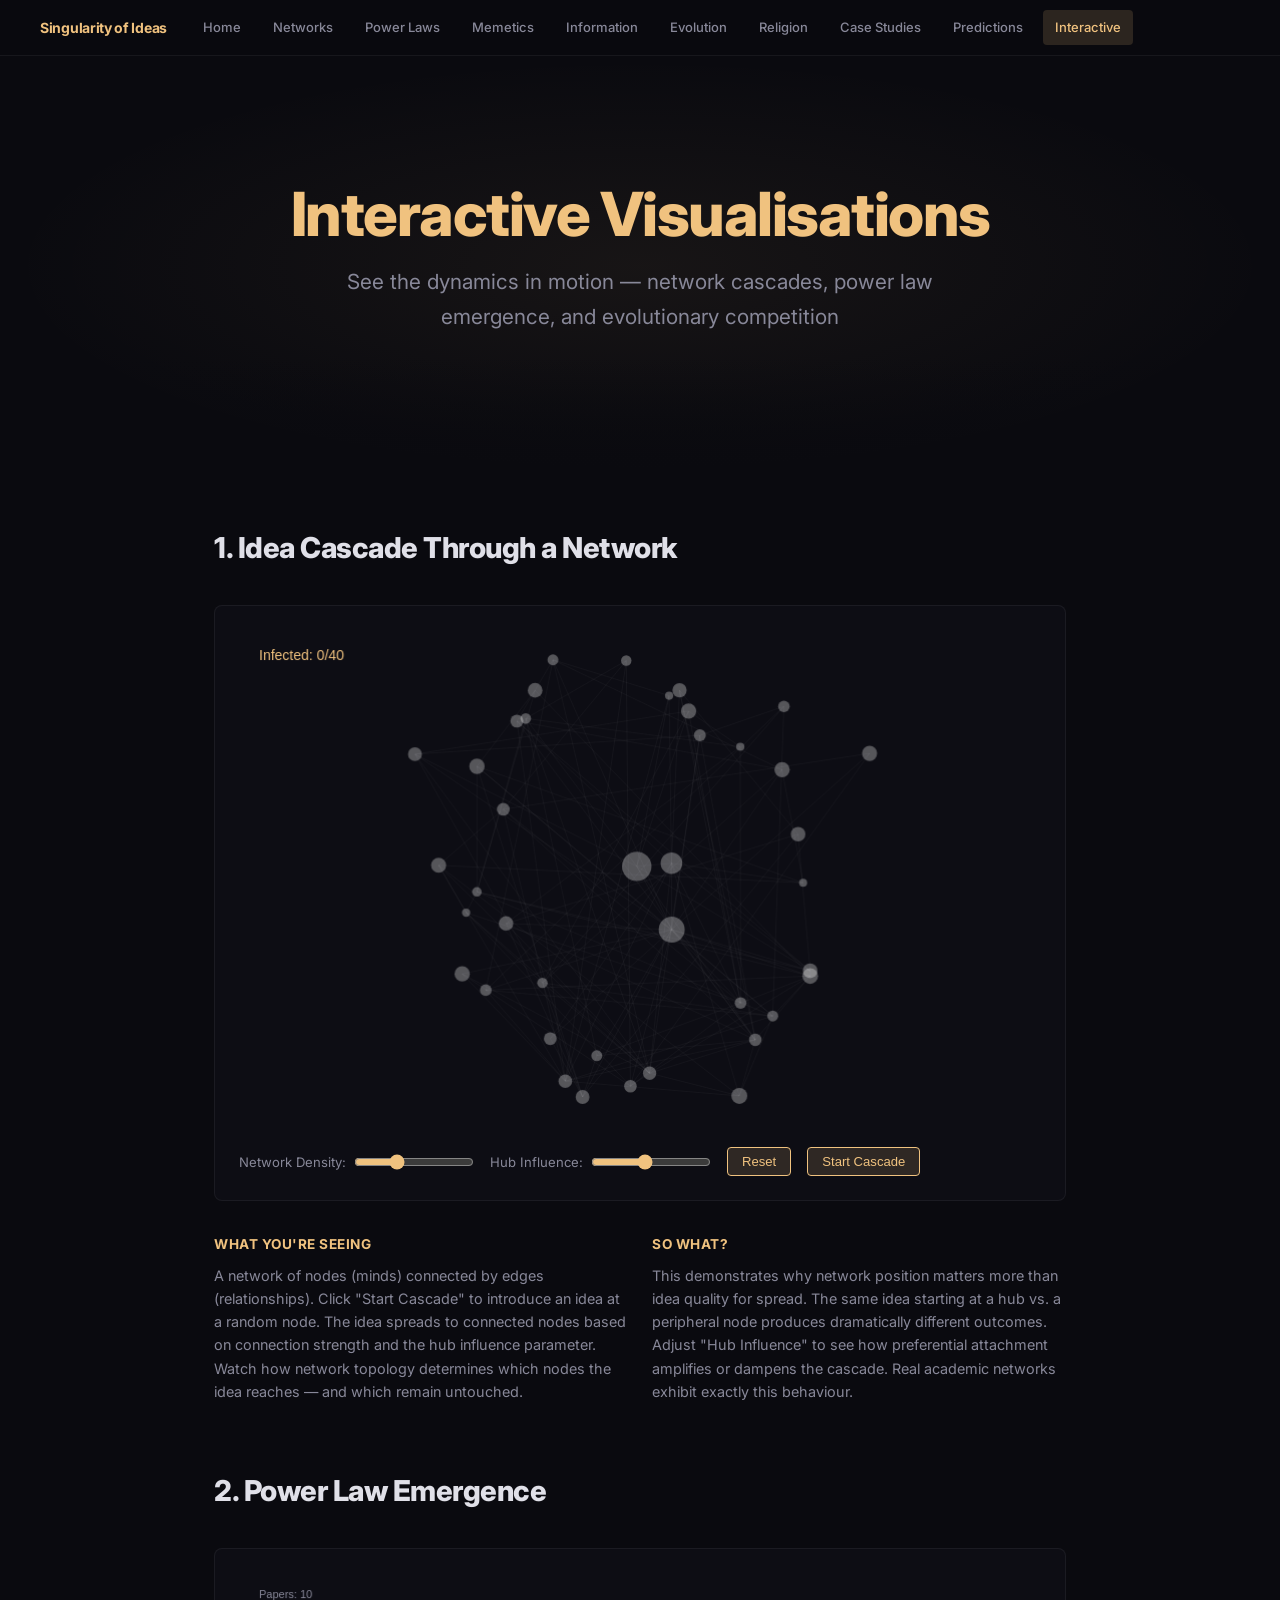
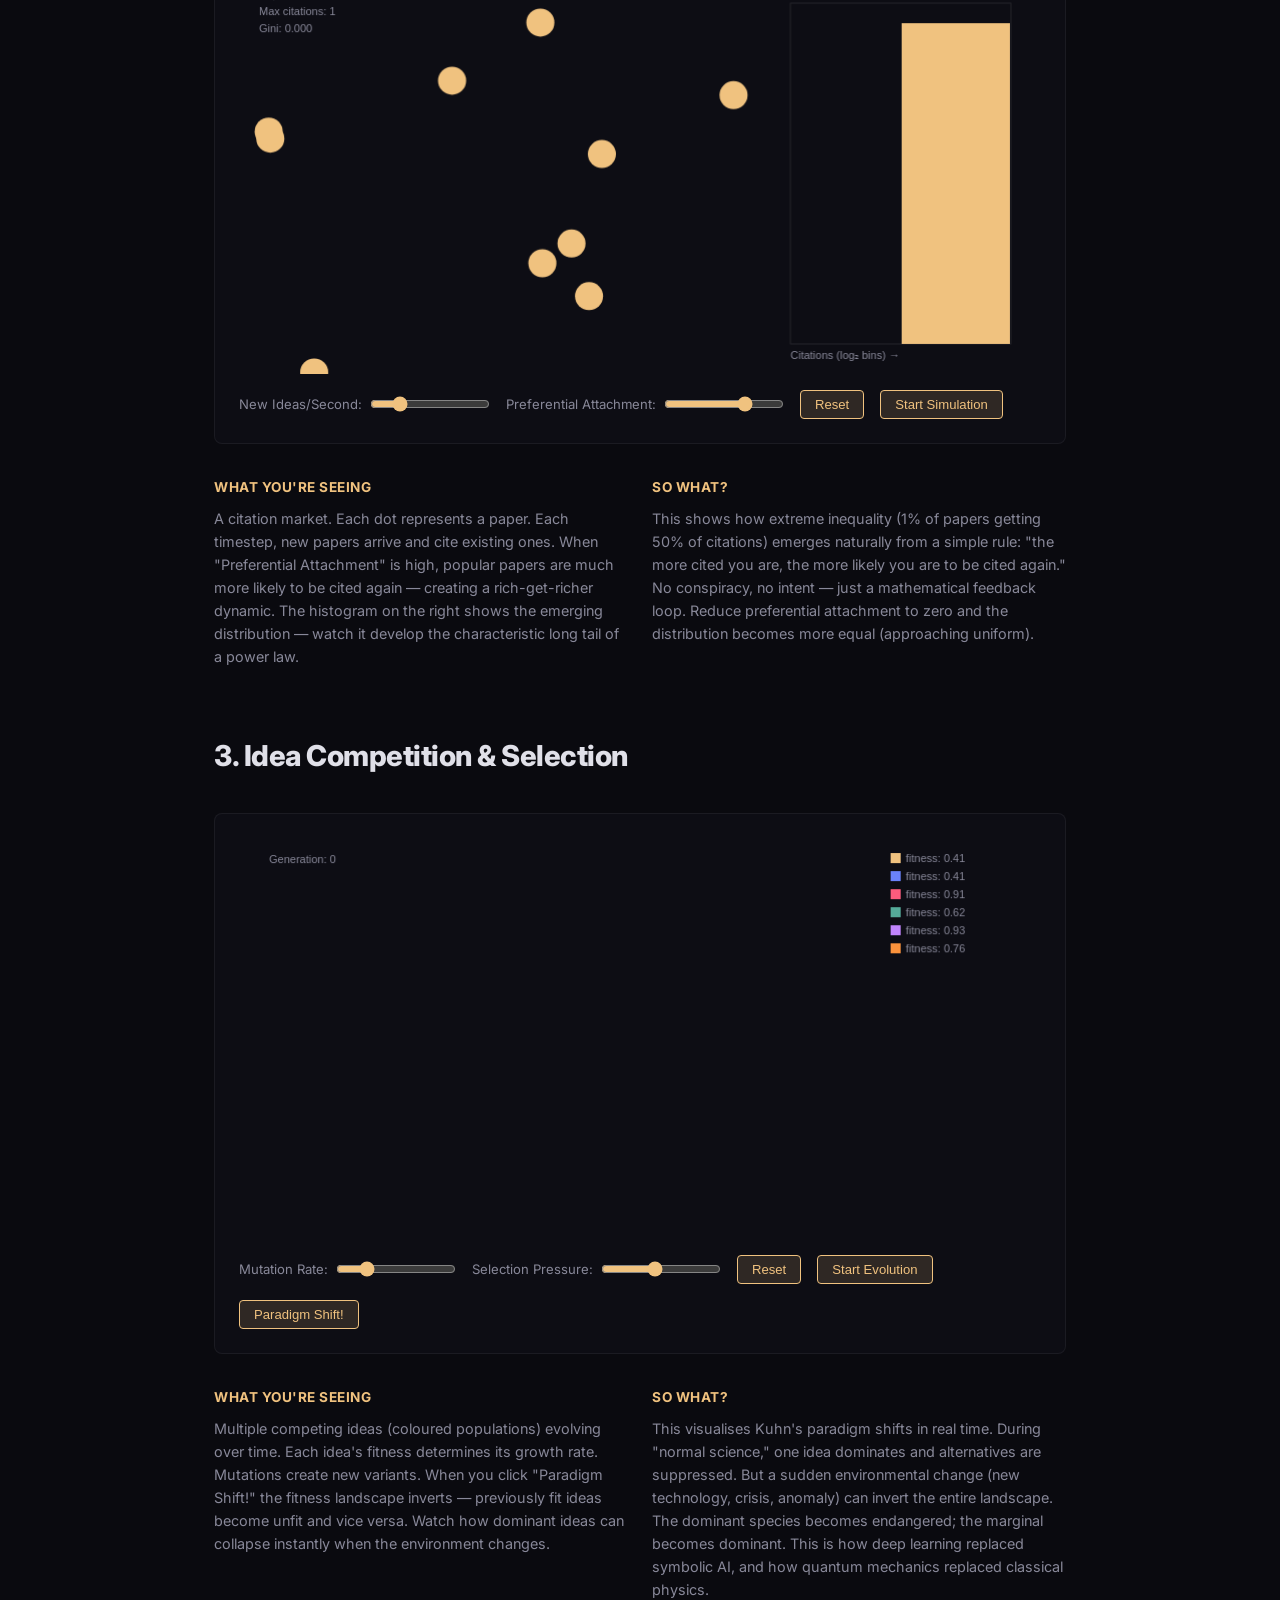
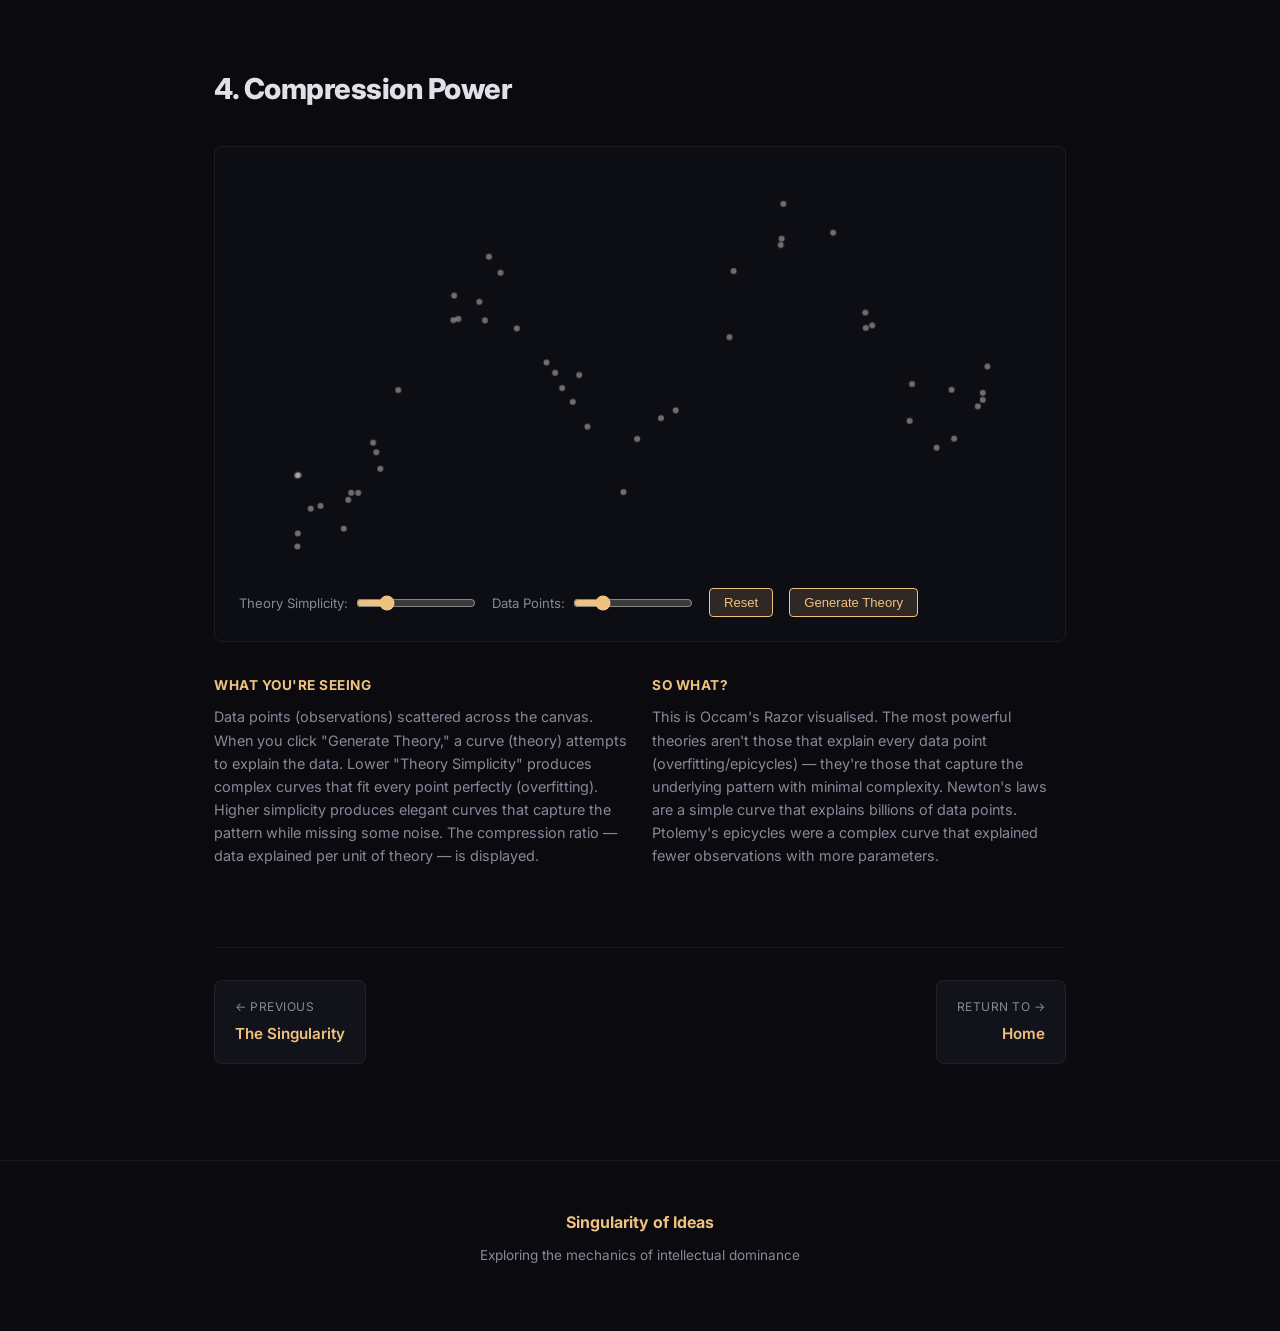
==== commit fe767d08: "Add Religion and The Singularity pages; update nav sitewide Two major new sections addressing the KB" ====
--- a/animations.html
+++ b/animations.html
@@ -17,6 +17,7 @@
             <a href="memetics.html">Memetics</a>
             <a href="information-theory.html">Information</a>
             <a href="evolutionary-selection.html">Evolution</a>
+            <a href="religion.html">Religion</a>
             <a href="case-studies.html">Case Studies</a>
             <a href="predictions.html">Predictions</a>
             <a href="animations.html" class="active">Interactive</a>
@@ -128,9 +129,9 @@
         </div>
 
         <div class="page-nav">
-            <a href="predictions.html">
+            <a href="the-singularity.html">
                 <span class="direction">← Previous</span>
-                <span class="title">Predictions & Signals</span>
+                <span class="title">The Singularity</span>
             </a>
             <a href="index.html" class="next">
                 <span class="direction">Return to →</span>
